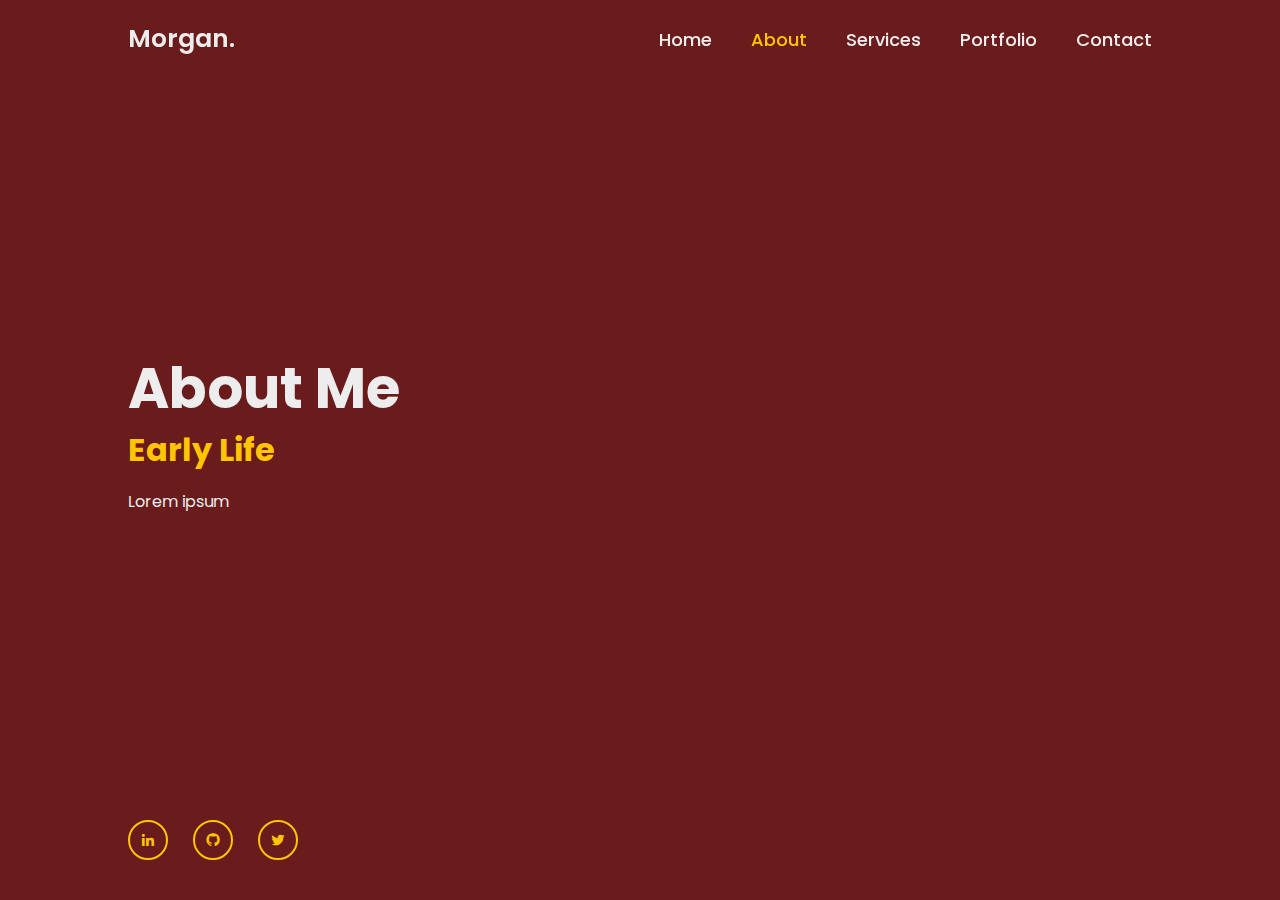
==== about.html @ 84f53d62 "updates to index and landing pages for nav menu" ====
<!DOCTYPE html>
<html lang="en">
<head>
    <meta charset="UTF-8">
    <meta name="viewport" content="width=device-width, initial-scale=1.0">
    <title>About Me</title>
    <link rel="stylesheet" href="style.css">
    <link href='https://unpkg.com/boxicons@2.1.4/css/boxicons.min.css' rel='stylesheet'>
    <link rel="preconnect" href="https://fonts.googleapis.com">
    <link rel="preconnect" href="https://fonts.gstatic.com" crossorigin>
    <link href="https://fonts.googleapis.com/css2?family=Poppins:wght@300&family=Roboto:wght@100;300&display=swap" rel="stylesheet">
</head>
<body>
    <header class="header">
        <a href="#" class="logo">Morgan.</a>

        <nav class="navbar">
            <a href="index.html">Home</a>
            <a href="about.html" class="active">About</a>
            <a href="#">Services</a>
            <a href="#">Portfolio</a>
            <a href="contact.html">Contact</a>
        </nav>
    </header>

    <section class="home">
        <div class="home-content">
            <h1>About Me</h1>
            <h3>Early Life</h3>
            <p>Lorem ipsum</p>
        </div>

        <div class="home-soc">
            <a href="https://www.linkedin.com/in/mruizdemaree"><i class='bx bxl-linkedin' ></i></a>
            <a href="https://github.com/mruizdem"><i class='bx bxl-github' ></i></i></a>
            <a href="https://twitter.com/MorganRuizDem"><i class='bx bxl-twitter' ></i></a>
        </div>
    </section>
</body>
</html>
---- style.css ----
* {
    margin: 0;
    padding: 0;
    box-sizing: border-box;
    font-family: 'Poppins', sans-serif;
}
body {
    background: #6a1b1b;
    color: #ededed;
}

/* HEADER OF THE PAGE */
.header {
    position: fixed;
    top: 0;
    left: 0;
    width: 100%;
    padding: 20px 10%;
    background: transparent; /* this will make the background of the header transparent */
    display: flex;
    justify-content: space-between;
    align-items: center;
    z-index: 100; /*find out what this means */
}
.logo {
    font-size: 25px;
    color: #ededed;
    text-decoration: none;
    font-weight: 600;
}
.navbar a {
    font-size: 18px;
    color: #ededed;
    text-decoration: none; /* used a little bit, just allows for the removal of decoration (hyper-link format or bullets) */
    font-weight: 500;
    margin-left: 35px;
    transition: 1s; /* HUGE DONT FORGET THAT THIS EXISTS */
}
.navbar a:hover, .navbar a.active {
    color: #ffc500;
}

/* INDEX - HOME / BODY OF THE PAGE */
.home {
    height: 100vh;
    display: flex;
    align-items: center;
    padding: 0 10%;
}
.home-content {
    max-width: 850px; /* min length required for home since my name is too long */
}
.home-content h1 {
    font-size: 56px;
    font-weight: 700;
}
.home-content h3 {
    font-size: 32px;
    font-weight: 700;
    color: #ffc500;
    line-height: 1.2;
}
.home-content p {
    font-size: 16px;
    margin: 20px 0 40px;
}

/* HOME BUTTONS STYLING & ANIMATION */
.home-content .btn-box {
    display: flex;
    justify-content: space-between;
    width: 345px;
    height: 50px;
}
.btn-box a {
    position: relative;
    display: inline-flex;
    justify-content: center;
    align-items: center;
    width: 150px;
    height: 100%;
    background: #ffc500;
    border: 2px solid #ffc500;
    border-radius: 8px;
    font-size: 19px;
    color: #6a1b1b;
    text-decoration: none;
    font-weight: 600;
    letter-spacing: 1px;
    z-index: 1;
    overflow: hidden;
    transition: .5s;
}
.btn-box a:hover {
    color: #ffc500;
}
.btn-box a:nth-child(2) {
    background: transparent;
    color: #ffc500;
}
.btn-box a:nth-child(2):hover {
    color: #6a1b1b;
}
.btn-box a:nth-child(2)::before {
    background: #ffc500;
}

.btn-box a::before {
    content: '';
    position: absolute;
    top: 0;
    left: 0;
    width: 0;
    height: 100%;
    background: #6a1b1b;
    z-index: -1;
    transition: .5s;
}
.btn-box a:hover::before {
    width: 100%;
}
.home-soc {
    position: absolute;
    bottom: 40px;
    width: 170px;
    display: flex;
    justify-content: space-between;
}
.home-soc a {
    display: inline-flex;
    justify-content: center;
    align-items: center;
    width: 40px;
    height: 40px;
    background: transparent;
    border: 2px solid #ffc500;
    border-radius: 20px;
    color: #ffc500;
    text-decoration: none;
}

/* CONTACT - Body content */
.contact {
    height: 100vh;
    display: flex;
    align-items: center;
    padding: 20px;
}
.contact-content {
    margin: 0 auto;
    /* background: yellowgreen; */
    width: 1000px;
}
.contact-content h1 {
    text-align: center;
    font-size: 56px;
    font-weight: 700;
    color: #ffc500;
    line-height: 1.2;
}
.contact-content h3 {
    text-align: center;
    margin-top: -50px;
    font-weight: 400;
}
.contact-content p {
    text-align: center;
    font-size: 16px;
    margin: 20px 0 40px;
}
.contact-soc {
    position: absolute;
    bottom: 29%;
    left: 47%;
    margin-top:-50px; /* this is half the height of your div*/  
    margin-left:-100px; /*this is half of width of your div*/
    width: 300px;
    display: flex;
    justify-content: space-between;
}
.contact-soc a {
    display: inline-flex;
    justify-content: center;
    align-items: center;
    width: 40px;
    height: 40px;
    background: transparent;
    border: 2px solid #ffc500;
    border-radius: 20px;
    color: #ffc500;
    text-decoration: none;
}
.contact-form {
    margin: 0 auto;
    width: 50%;
    padding: 20px; /* Added some padding around the form for spacing */
}
.contact-form label {
    display: inline-block;
    width: 20%; /* This percentage can be adjusted based on your design needs */
    text-align: left; /* Aligns the text to the right, making it closer to the input */
    margin-right: 10px; /* Adds some space between the label and the input */
}
.contact-form input {
    color: #ededed;
    background-color: #6a1b1b;
    border: 2px solid #ffc500;
}

.contact-form input, .contact-form textarea {
    width: 75%; /* Adjust based on your design needs */
    margin-bottom: 10px;
    text-align: left; /* This ensures the input text starts from the left */
}
/* This ensures the textarea and the submit button appear full width, adjust if necessary */
.contact-form textarea, .contact-form input[type="submit"] {
    width: 100%;
    display: block; /* This ensures they take up the full width of the form and start on a new line */
    text-align: center;
    color: #ededed;
    background-color: #6a1b1b;
    border: 2px solid #ffc500;
}
/* Centering the placeholder text inside the textarea */
.contact-form textarea::placeholder {
    padding: 5px;
    color: #ededed;
    text-align: center;
}
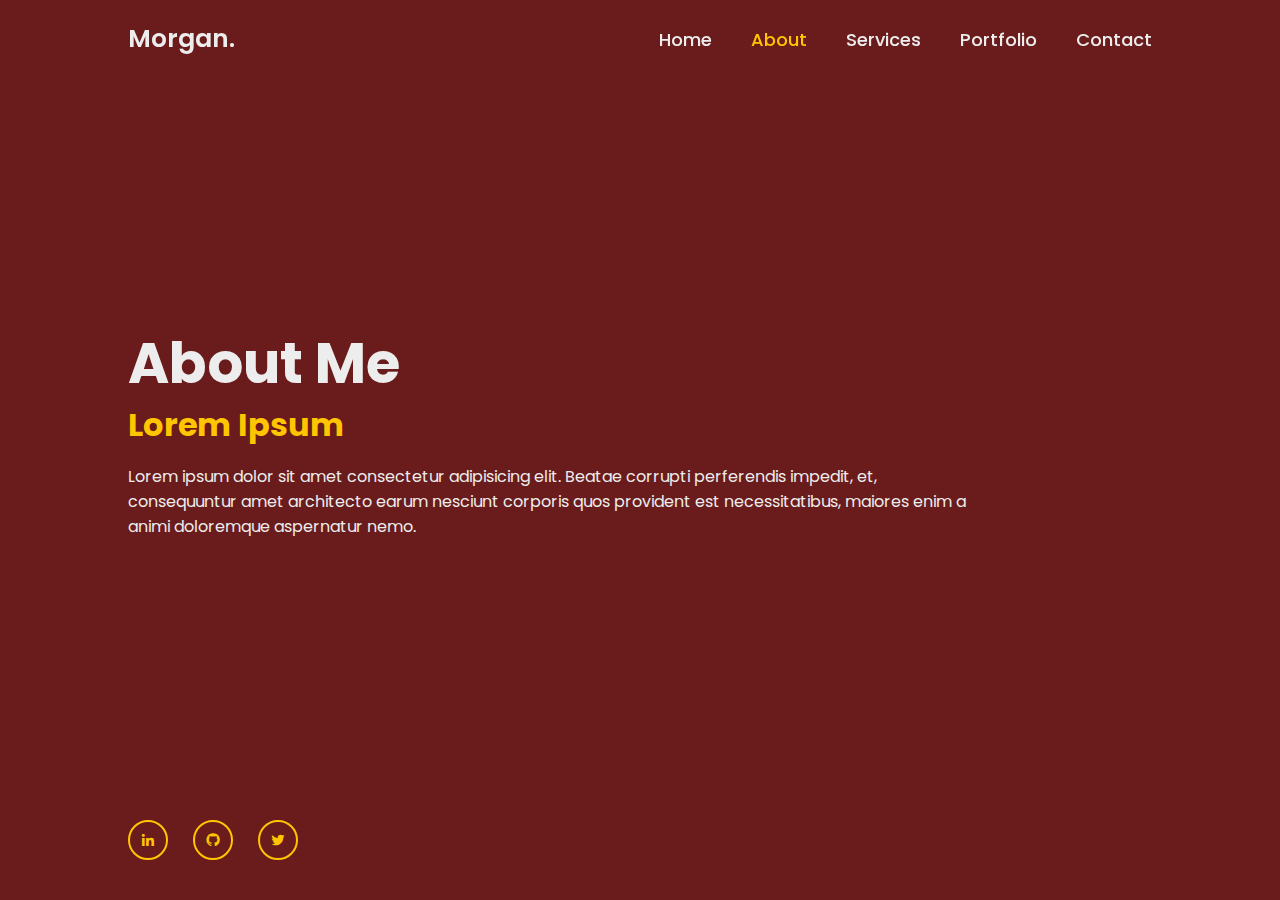
==== commit eb269b07: "Update about.html" ====
--- a/about.html
+++ b/about.html
@@ -26,8 +26,8 @@
     <section class="home">
         <div class="home-content">
             <h1>About Me</h1>
-            <h3>Early Life</h3>
-            <p>Lorem ipsum</p>
+            <h3>Lorem Ipsum</h3>
+            <p>Lorem ipsum dolor sit amet consectetur adipisicing elit. Beatae corrupti perferendis impedit, et, consequuntur amet architecto earum nesciunt corporis quos provident est necessitatibus, maiores enim a animi doloremque aspernatur nemo.</p>
         </div>
 
         <div class="home-soc">
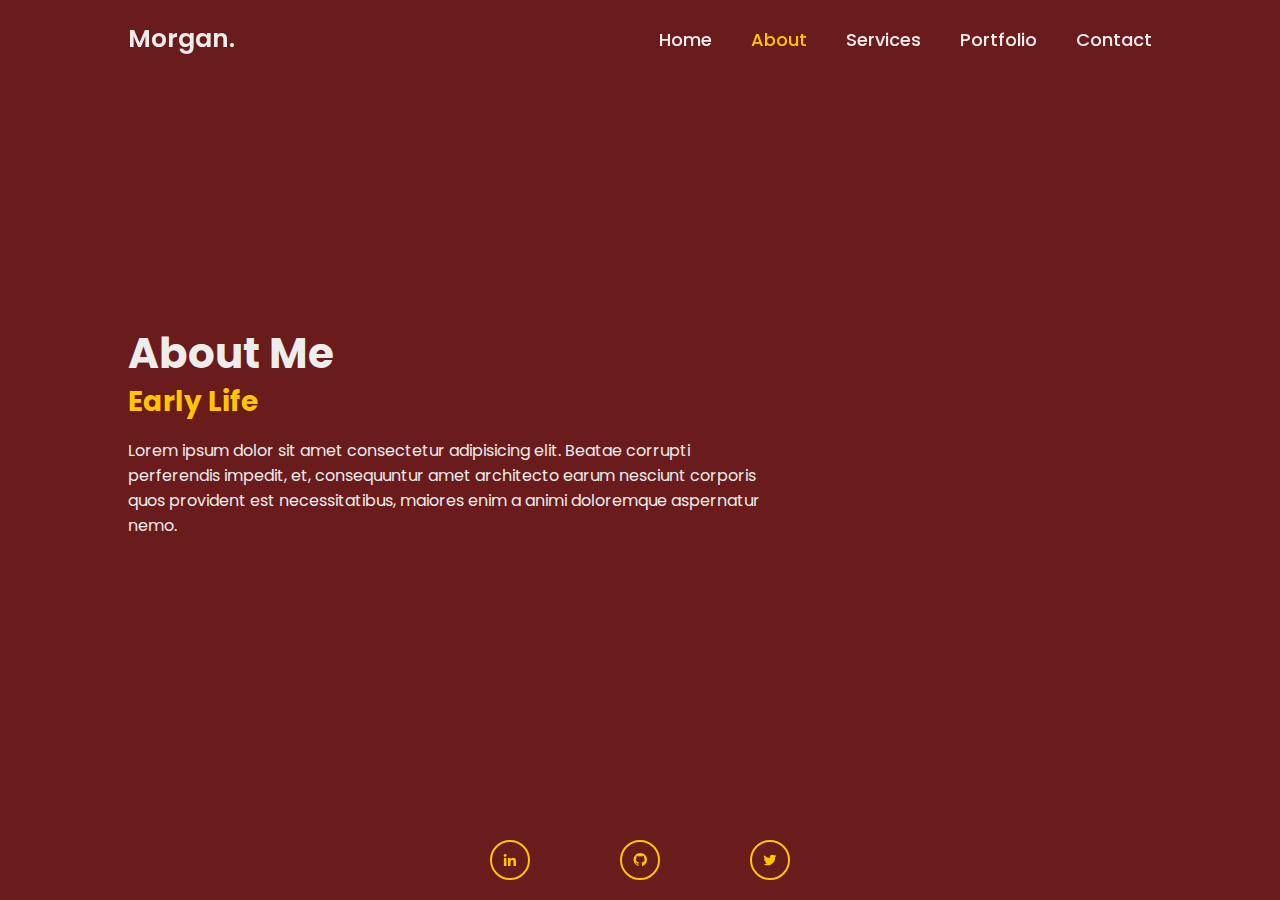
==== commit c68534cd: "updates to the footer of the page and sizing issue" ====
--- a/about.html
+++ b/about.html
@@ -26,15 +26,16 @@
     <section class="home">
         <div class="home-content">
             <h1>About Me</h1>
-            <h3>Lorem Ipsum</h3>
+            <h3>Early Life</h3>
             <p>Lorem ipsum dolor sit amet consectetur adipisicing elit. Beatae corrupti perferendis impedit, et, consequuntur amet architecto earum nesciunt corporis quos provident est necessitatibus, maiores enim a animi doloremque aspernatur nemo.</p>
         </div>
-
-        <div class="home-soc">
+    </section>
+    <footer class="footer">
+        <div class="footer-socials">
             <a href="https://www.linkedin.com/in/mruizdemaree"><i class='bx bxl-linkedin' ></i></a>
-            <a href="https://github.com/mruizdem"><i class='bx bxl-github' ></i></i></a>
+            <a href="https://github.com/mruizdem"><i class='bx bxl-github' ></i></a>
             <a href="https://twitter.com/MorganRuizDem"><i class='bx bxl-twitter' ></i></a>
         </div>
-    </section>
+    </footer>
 </body>
 </html>
--- a/style.css
+++ b/style.css
@@ -1,229 +1,222 @@
+/* GENERAL STYLIZING */
 * {
-    margin: 0;
-    padding: 0;
-    box-sizing: border-box;
-    font-family: 'Poppins', sans-serif;
-}
+	margin: 0;
+	padding: 0;
+	box-sizing: border-box;
+	font-family: "Poppins", sans-serif;
+}
+
 body {
-    background: #6a1b1b;
-    color: #ededed;
-}
-
-/* HEADER OF THE PAGE */
+	background: #6a1b1b;
+	color: #ededed;
+}
+h1 {
+	font-size: 42px;
+	font-weight: 700;
+}
+h3 {
+	font-size: 28px;
+	font-weight: 700;
+}
+p {
+	font-size: 16px;
+}
+
+/* HEADER */
 .header {
-    position: fixed;
+	position: fixed;
+	width: 100%;
+    left: 0;
     top: 0;
-    left: 0;
-    width: 100%;
-    padding: 20px 10%;
-    background: transparent; /* this will make the background of the header transparent */
-    display: flex;
-    justify-content: space-between;
-    align-items: center;
-    z-index: 100; /*find out what this means */
+	padding: 20px 10%;
+	background: transparent;
+	display: flex;
+	justify-content: space-between;
+	align-items: center;
+	z-index: 100;
 }
 .logo {
-    font-size: 25px;
-    color: #ededed;
-    text-decoration: none;
-    font-weight: 600;
-}
+	font-size: 25px;
+	color: #ededed;
+	text-decoration: none;
+	font-weight: 600;
+}
+
+/* NAV BAR */
 .navbar a {
-    font-size: 18px;
-    color: #ededed;
-    text-decoration: none; /* used a little bit, just allows for the removal of decoration (hyper-link format or bullets) */
-    font-weight: 500;
-    margin-left: 35px;
-    transition: 1s; /* HUGE DONT FORGET THAT THIS EXISTS */
-}
-.navbar a:hover, .navbar a.active {
-    color: #ffc500;
-}
-
-/* INDEX - HOME / BODY OF THE PAGE */
+	font-size: 18px;
+	color: #ededed;
+	text-decoration: none;
+	font-weight: 500;
+	margin-left: 35px;
+	transition: 1s;
+}
+.navbar a:hover,
+.navbar a.active {
+	color: #ffc500;
+}
+
+/* INDEX HOME PAGE - MAIN */
 .home {
-    height: 100vh;
-    display: flex;
-    align-items: center;
-    padding: 0 10%;
+	height: 100vh;
+	display: flex;
+	align-items: center;
+	padding: 0 10%;
 }
 .home-content {
-    max-width: 850px; /* min length required for home since my name is too long */
-}
-.home-content h1 {
-    font-size: 56px;
-    font-weight: 700;
+	max-width: 650px; /* min length required for home since my name is too long */
 }
 .home-content h3 {
-    font-size: 32px;
-    font-weight: 700;
-    color: #ffc500;
-    line-height: 1.2;
+	color: #ffc500;
+	line-height: 1.2;
 }
 .home-content p {
-    font-size: 16px;
-    margin: 20px 0 40px;
+	margin: 20px 0 40px;
 }
 
 /* HOME BUTTONS STYLING & ANIMATION */
 .home-content .btn-box {
-    display: flex;
-    justify-content: space-between;
-    width: 345px;
-    height: 50px;
+	display: flex;
+	justify-content: space-between;
+	width: 345px;
+	height: 50px;
 }
 .btn-box a {
-    position: relative;
-    display: inline-flex;
-    justify-content: center;
-    align-items: center;
-    width: 150px;
-    height: 100%;
-    background: #ffc500;
-    border: 2px solid #ffc500;
-    border-radius: 8px;
-    font-size: 19px;
-    color: #6a1b1b;
-    text-decoration: none;
-    font-weight: 600;
-    letter-spacing: 1px;
-    z-index: 1;
-    overflow: hidden;
-    transition: .5s;
+	position: relative;
+	display: inline-flex;
+	justify-content: center;
+	align-items: center;
+	width: 150px;
+	height: 100%;
+	background: #ffc500;
+	border: 2px solid #ffc500;
+	border-radius: 8px;
+	font-size: 19px;
+	color: #6a1b1b;
+	text-decoration: none;
+	font-weight: 600;
+	letter-spacing: 1px;
+	z-index: 1;
+	overflow: hidden;
+	transition: 0.5s;
 }
 .btn-box a:hover {
-    color: #ffc500;
+	color: #ffc500;
 }
 .btn-box a:nth-child(2) {
-    background: transparent;
-    color: #ffc500;
+	background: transparent;
+	color: #ffc500;
 }
 .btn-box a:nth-child(2):hover {
-    color: #6a1b1b;
+	color: #6a1b1b;
 }
 .btn-box a:nth-child(2)::before {
-    background: #ffc500;
-}
-
+	background: #ffc500;
+}
 .btn-box a::before {
-    content: '';
-    position: absolute;
-    top: 0;
-    left: 0;
-    width: 0;
-    height: 100%;
-    background: #6a1b1b;
-    z-index: -1;
-    transition: .5s;
+	content: "";
+	position: absolute;
+	top: 0;
+	left: 0;
+	width: 0;
+	height: 100%;
+	background: #6a1b1b;
+	z-index: -1;
+	transition: 0.5s;
 }
 .btn-box a:hover::before {
-    width: 100%;
-}
-.home-soc {
-    position: absolute;
-    bottom: 40px;
-    width: 170px;
-    display: flex;
-    justify-content: space-between;
-}
-.home-soc a {
-    display: inline-flex;
-    justify-content: center;
-    align-items: center;
-    width: 40px;
-    height: 40px;
-    background: transparent;
-    border: 2px solid #ffc500;
-    border-radius: 20px;
-    color: #ffc500;
-    text-decoration: none;
+	width: 100%;
 }
 
 /* CONTACT - Body content */
 .contact {
-    height: 100vh;
-    display: flex;
-    align-items: center;
-    padding: 20px;
+	display: flex;
+	margin-top: 150px;
 }
 .contact-content {
-    margin: 0 auto;
-    /* background: yellowgreen; */
-    width: 1000px;
+	margin: 20px auto;
+	width: 650px;
 }
 .contact-content h1 {
+	text-align: center;
+	font-size: 56px;
+	color: #ffc500;
+}
+.contact-content h3 {
+	text-align: center;
+	font-weight: 400;
+}
+.contact-content p {
+	text-align: center;
+	margin: 10px 0 0px;
+}
+.contact-form {
+	margin: 0 auto;
+	width: 100%;
+}
+.contact-form label {
+	display: inline-block;
+	width: 20%; /* This percentage can be adjusted based on your design needs */
+	text-align: left; /* Aligns the text to the right, making it closer to the input */
+	margin-right: 10px; /* Adds some space between the label and the input */
+}
+.contact-form input {
+	color: #ededed;
+	background-color: #6a1b1b;
+	border: 2px solid #ffc500;
+}
+
+.contact-form input, .contact-form textarea {
+	width: 75%;
+	margin-bottom: 10px;
+	text-align: left; /* This ensures the input text starts from the left */
+    padding-left: 5px;
+}
+/* This ensures the textarea and the submit button appear full width */
+.contact-form textarea, .contact-form input[type="submit"] {
+	width: 100%;
+	display: block; /* This ensures they take up the full width of the form and start on a new line */
+	color: #ededed;
+	background-color: #6a1b1b;
+	border: 2px solid #ffc500;
+}
+.contact-form textarea::placeholder {
+	padding: 5px;
+	color: #ededed;
+	text-align: center;
+}
+#submit {
     text-align: center;
-    font-size: 56px;
-    font-weight: 700;
-    color: #ffc500;
-    line-height: 1.2;
-}
-.contact-content h3 {
-    text-align: center;
-    margin-top: -50px;
-    font-weight: 400;
-}
-.contact-content p {
-    text-align: center;
-    font-size: 16px;
-    margin: 20px 0 40px;
-}
-.contact-soc {
-    position: absolute;
-    bottom: 29%;
-    left: 47%;
-    margin-top:-50px; /* this is half the height of your div*/  
-    margin-left:-100px; /*this is half of width of your div*/
-    width: 300px;
-    display: flex;
-    justify-content: space-between;
-}
-.contact-soc a {
-    display: inline-flex;
-    justify-content: center;
-    align-items: center;
-    width: 40px;
-    height: 40px;
-    background: transparent;
-    border: 2px solid #ffc500;
-    border-radius: 20px;
-    color: #ffc500;
-    text-decoration: none;
-}
-.contact-form {
-    margin: 0 auto;
-    width: 50%;
-    padding: 20px; /* Added some padding around the form for spacing */
-}
-.contact-form label {
-    display: inline-block;
-    width: 20%; /* This percentage can be adjusted based on your design needs */
-    text-align: left; /* Aligns the text to the right, making it closer to the input */
-    margin-right: 10px; /* Adds some space between the label and the input */
-}
-.contact-form input {
-    color: #ededed;
-    background-color: #6a1b1b;
-    border: 2px solid #ffc500;
-}
-
-.contact-form input, .contact-form textarea {
-    width: 75%; /* Adjust based on your design needs */
-    margin-bottom: 10px;
-    text-align: left; /* This ensures the input text starts from the left */
-}
-/* This ensures the textarea and the submit button appear full width, adjust if necessary */
-.contact-form textarea, .contact-form input[type="submit"] {
-    width: 100%;
-    display: block; /* This ensures they take up the full width of the form and start on a new line */
-    text-align: center;
-    color: #ededed;
-    background-color: #6a1b1b;
-    border: 2px solid #ffc500;
-}
-/* Centering the placeholder text inside the textarea */
-.contact-form textarea::placeholder {
-    padding: 5px;
-    color: #ededed;
-    text-align: center;
-}
+}
+
+/* FOOTER */
+.footer {
+	background: transparent;
+	padding: 20px 0;
+	text-align: center;
+	position: fixed;
+	bottom: 0;
+	left: 0;
+	width: 100%;
+	z-index: 1000;
+}
+
+/* FOOTER SOCIALS */
+.footer-socials {
+	width: 300px;
+	margin: 0 auto;
+	display: flex;
+	justify-content: space-between;
+}
+.footer-socials a {
+	display: inline-flex;
+	justify-content: center;
+	align-items: center;
+	width: 40px;
+	height: 40px;
+	background: transparent;
+	border: 2px solid #ffc500;
+	border-radius: 20px;
+	color: #ffc500;
+	text-decoration: none;
+}
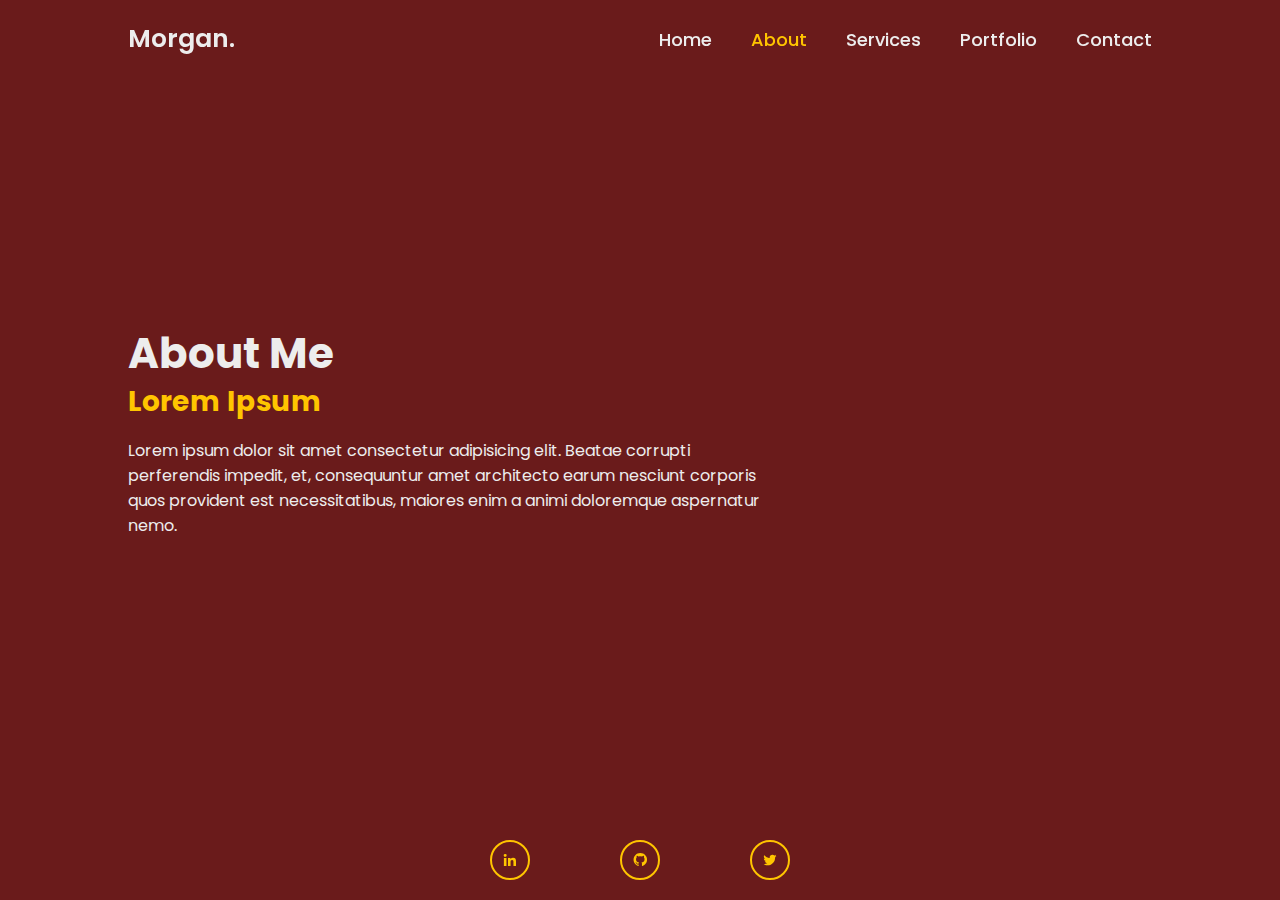
==== commit 560b53c7: "Merge branch 'main' of https://github.com/mruizdem/mruizdem.github.io" ====
--- a/about.html
+++ b/about.html
@@ -26,7 +26,7 @@
     <section class="home">
         <div class="home-content">
             <h1>About Me</h1>
-            <h3>Early Life</h3>
+            <h3>Lorem Ipsum</h3>
             <p>Lorem ipsum dolor sit amet consectetur adipisicing elit. Beatae corrupti perferendis impedit, et, consequuntur amet architecto earum nesciunt corporis quos provident est necessitatibus, maiores enim a animi doloremque aspernatur nemo.</p>
         </div>
     </section>
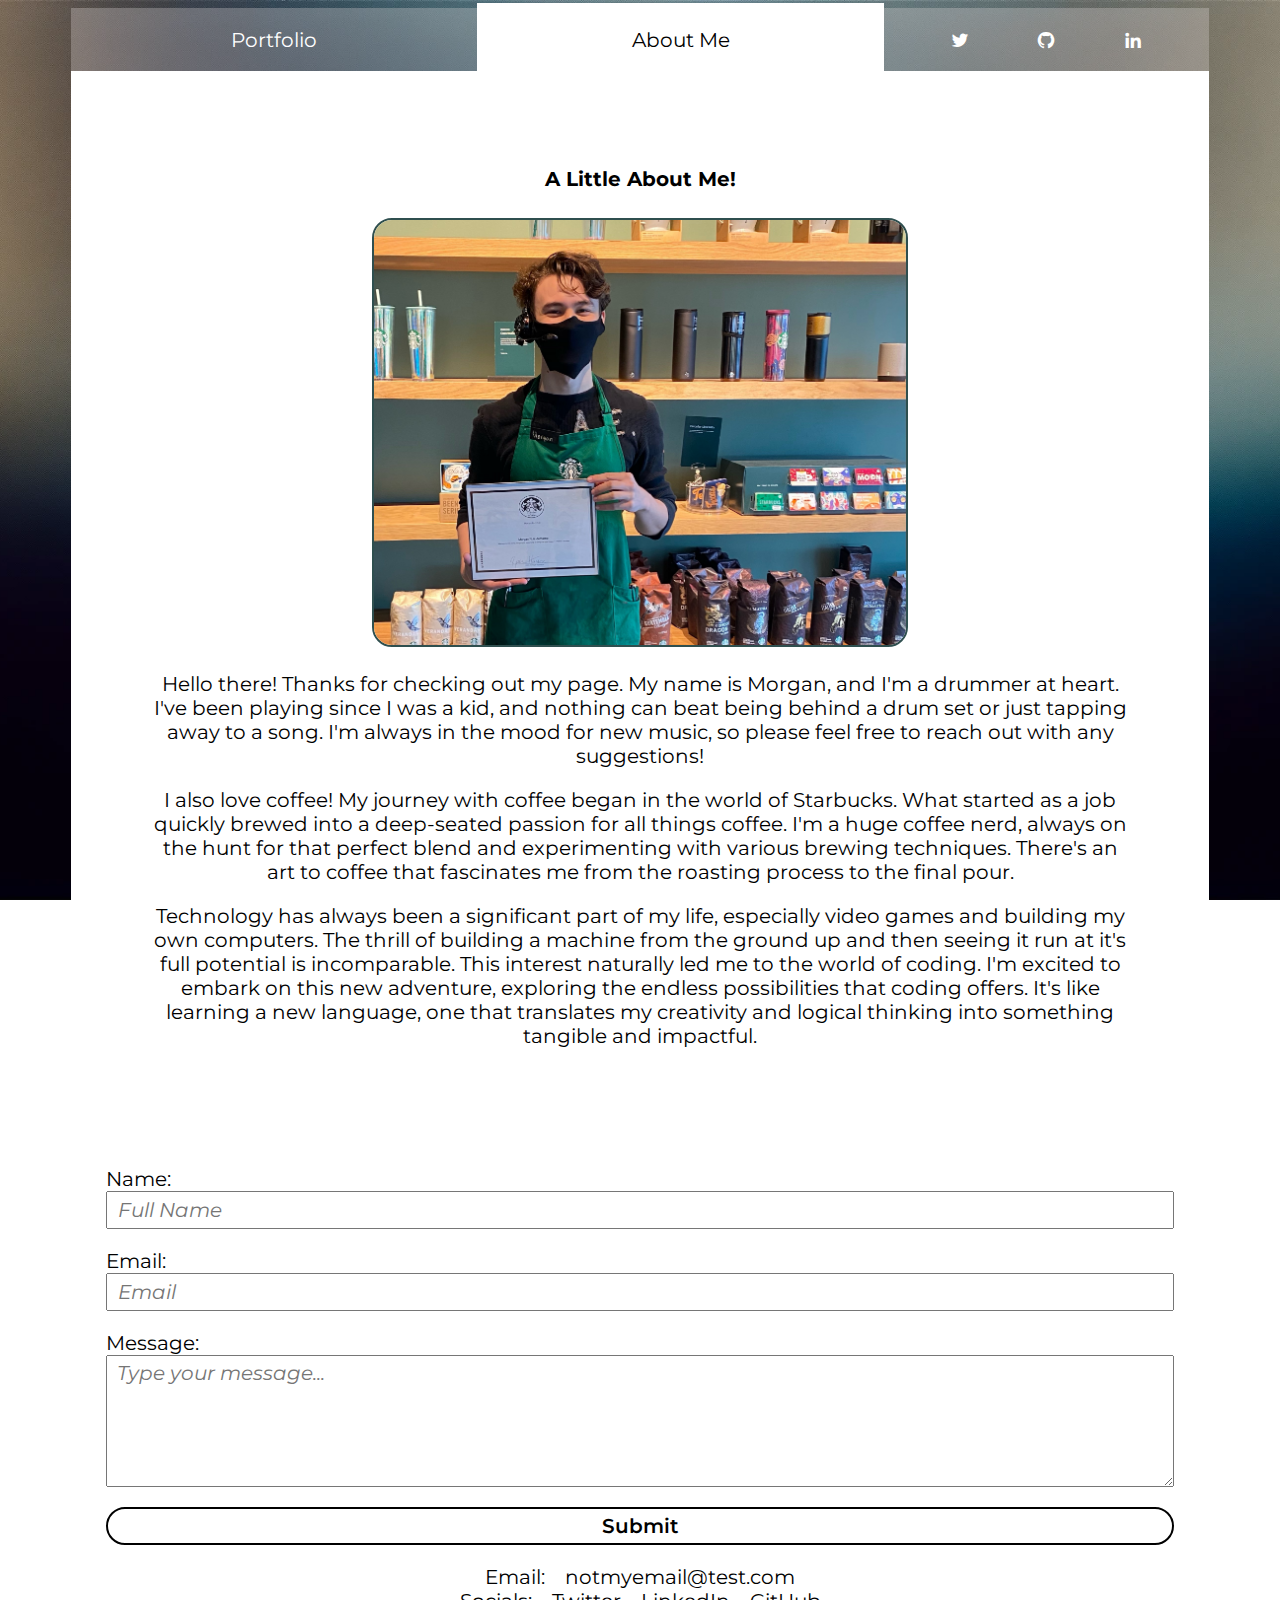
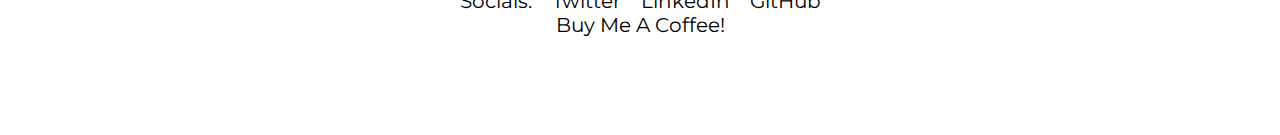
==== commit 15151050: "complete redesign" ====
--- a/about.html
+++ b/about.html
@@ -3,39 +3,69 @@
 <head>
     <meta charset="UTF-8">
     <meta name="viewport" content="width=device-width, initial-scale=1.0">
-    <title>About Me</title>
+    <title>Portfolio Home</title>
+    <link href="https://cdn.jsdelivr.net/npm/bootstrap@5.3.2/dist/css/bootstrap.min.css" rel="stylesheet" integrity="sha384-T3c6CoIi6uLrA9TneNEoa7RxnatzjcDSCmG1MXxSR1GAsXEV/Dwwykc2MPK8M2HN" crossorigin="anonymous">
+    <script src="https://cdn.jsdelivr.net/npm/bootstrap@5.3.2/dist/js/bootstrap.bundle.min.js" integrity="sha384-C6RzsynM9kWDrMNeT87bh95OGNyZPhcTNXj1NW7RuBCsyN/o0jlpcV8Qyq46cDfL" crossorigin="anonymous"></script>
     <link rel="stylesheet" href="style.css">
     <link href='https://unpkg.com/boxicons@2.1.4/css/boxicons.min.css' rel='stylesheet'>
     <link rel="preconnect" href="https://fonts.googleapis.com">
-    <link rel="preconnect" href="https://fonts.gstatic.com" crossorigin>
-    <link href="https://fonts.googleapis.com/css2?family=Poppins:wght@300&family=Roboto:wght@100;300&display=swap" rel="stylesheet">
+<link rel="preconnect" href="https://fonts.gstatic.com" crossorigin>
+<link href="https://fonts.googleapis.com/css2?family=Montserrat:ital,wght@0,100;0,200;0,300;0,400;0,500;0,600;0,800;0,900;1,100&display=swap" rel="stylesheet">
 </head>
 <body>
-    <header class="header">
-        <a href="#" class="logo">Morgan.</a>
-
-        <nav class="navbar">
-            <a href="index.html">Home</a>
-            <a href="about.html" class="active">About</a>
-            <a href="#">Services</a>
-            <a href="#">Portfolio</a>
-            <a href="contact.html">Contact</a>
+    <!-- MAIN HEADER -->
+    <header id="mainHeader" class="">
+        <!-- PAGE LINKS -->
+        <nav id="nav-bar" class="container">
+            <a href="index.html">Portfolio</a>
+            <a href="#mainHeader" class=" activeBtn">About Me</a>
         </nav>
+        <!-- SOCIAL LINKS -->
+        <div id="socials" class="container">
+            <a href="https://twitter.com/MorganRuizDem"><i class='bx bxl-twitter'></i></a>
+            <a href="https://github.com/mruizdem"><i class='bx bxl-github' ></i></a>
+            <a href="https://www.linkedin.com/in/mruizdemaree/"><i class='bx bxl-linkedin' ></i></a>
+        </div>
     </header>
 
-    <section class="home">
-        <div class="home-content">
-            <h1>About Me</h1>
-            <h3>Lorem Ipsum</h3>
-            <p>Lorem ipsum dolor sit amet consectetur adipisicing elit. Beatae corrupti perferendis impedit, et, consequuntur amet architecto earum nesciunt corporis quos provident est necessitatibus, maiores enim a animi doloremque aspernatur nemo.</p>
+    <!-- MAIN PAGE -->
+    <main id="main" class="main">
+        <!-- PAGE INFO HEADER -->
+        <section id="mainInfo" class="container">
+            <h2>A Little About Me!</h2>
+            <img src="assets/images/MorganStarbucks.jpg" alt="#">
+            <p>Hello there! Thanks for checking out my page. My name is Morgan, and I'm a drummer at heart. I've been playing since I was a kid, and nothing can beat being behind a drum set or just tapping away to a song. I'm always in the mood for new music, so please feel free to reach out with any suggestions!</p>
+            <p>I also love coffee! My journey with coffee began in the world of Starbucks. What started as a job quickly brewed into a deep-seated passion for all things coffee. I'm a huge coffee nerd, always on the hunt for that perfect blend and experimenting with various brewing techniques. There's an art to coffee that fascinates me from the roasting process to the final pour.</p>
+            <p>Technology has always been a significant part of my life, especially video games and building my own computers. The thrill of building a machine from the ground up and then seeing it run at it's full potential is incomparable. This interest naturally led me to the world of coding. I'm excited to embark on this new adventure, exploring the endless possibilities that coding offers. It's like learning a new language, one that translates my creativity and logical thinking into something tangible and impactful.</p>
+        </section>
+
+        <!-- BOTTOM SECTION: FORM -->
+        <div class="row">
+            <div id="bottomSection" class="container col-6 border border-1 border-start-0 border-bottom-0 border-end-1">
+                <form action="#" class="form">
+                    <label for="name">Name: </label>
+                    <input id="name" type="text" placeholder="Full Name">
+                    <label for="email">Email: </label>
+                    <input id="email" type="email" placeholder="Email">
+                    <label for="message">Message: </label>
+                    <textarea name="message" id="message" cols="30" rows="5" placeholder="Type your message..."></textarea>
+                    <button class="submit projectBtn" type="submit">Submit</button>
+                </form>
+            </div>
+            <div id="personalInfo" class="container col-6 border border-1 border-end-0">
+                <span>Email: <a href="#">notmyemail@test.com</a></span>
+                <span>Socials: 
+                    <a href="https://twitter.com/MorganRuizDem">Twitter</a>
+                    <a href="https://www.linkedin.com/in/mruizdemaree/">LinkedIn</a>
+                    <a href="https://github.com/mruizdem">GitHub</a>
+                </span>
+                <span><a href="https://ko-fi.com/mruizdem">Buy Me A Coffee!</a></span>
+            </div>
         </div>
-    </section>
+    </main>
     <footer class="footer">
-        <div class="footer-socials">
-            <a href="https://www.linkedin.com/in/mruizdemaree"><i class='bx bxl-linkedin' ></i></a>
-            <a href="https://github.com/mruizdem"><i class='bx bxl-github' ></i></a>
-            <a href="https://twitter.com/MorganRuizDem"><i class='bx bxl-twitter' ></i></a>
-        </div>
+        <span>Design by | <em>Morgan Ruiz-Demaree</em></span>
     </footer>
+    <script src="assets/js/script.js"></script>
 </body>
-</html>
+</html>--- a/style.css
+++ b/style.css
@@ -1,222 +1,348 @@
-/* GENERAL STYLIZING */
+/* TYPOGRAPHY */
 * {
-	margin: 0;
-	padding: 0;
-	box-sizing: border-box;
-	font-family: "Poppins", sans-serif;
+    font-size: 20px;
+    font-family: 'Montserrat', sans-serif;
+}
+
+h1 {
+    font-size: 3rem;
+    font-weight: 900;
+    margin-bottom: 20px;
+}
+
+/* RESETS */
+
+:root {
+    --primary: white;
+    --primaryOpacity: rgba(255, 255, 255, 0.3); 
+    --secondary: black;
+    --secondaryOpacity: rgba(0, 0, 0, 0.5);
+    --tertiary: gray;
+
+    /* Colors for pokemon typing */
+    --normal:       #aaaa99;
+    --fire:         #FF4422;
+    --water:        #3399FF;
+    --electric:     #FFCC33;
+    --grass:        #77CC55;
+    --ice:          #66CCFF;
+    --fighting:     #BB5544;
+    --poison:       #AA5599;
+    --ground:       #DDBB55;
+    --flying:       #8899FF;
+    --psychic:      #FF5599;
+    --bug:          #AABB22;
+    --rock:         #BBAA66;
+    --ghost:        #6666BB;
+    --dragon:       #7766EE;
+    --dark:         #775544;
+    --steel:        #AAAABB;
+    --fairy:        #EE99EE;
 }
 
 body {
-	background: #6a1b1b;
-	color: #ededed;
-}
-h1 {
-	font-size: 42px;
-	font-weight: 700;
-}
-h3 {
-	font-size: 28px;
-	font-weight: 700;
-}
-p {
-	font-size: 16px;
-}
-
-/* HEADER */
-.header {
-	position: fixed;
-	width: 100%;
-    left: 0;
-    top: 0;
-	padding: 20px 10%;
-	background: transparent;
-	display: flex;
-	justify-content: space-between;
-	align-items: center;
-	z-index: 100;
-}
-.logo {
-	font-size: 25px;
-	color: #ededed;
-	text-decoration: none;
-	font-weight: 600;
-}
-
-/* NAV BAR */
-.navbar a {
-	font-size: 18px;
-	color: #ededed;
-	text-decoration: none;
-	font-weight: 500;
-	margin-left: 35px;
-	transition: 1s;
-}
-.navbar a:hover,
-.navbar a.active {
-	color: #ffc500;
-}
-
-/* INDEX HOME PAGE - MAIN */
-.home {
-	height: 100vh;
-	display: flex;
-	align-items: center;
-	padding: 0 10%;
-}
-.home-content {
-	max-width: 650px; /* min length required for home since my name is too long */
-}
-.home-content h3 {
-	color: #ffc500;
-	line-height: 1.2;
-}
-.home-content p {
-	margin: 20px 0 40px;
-}
-
-/* HOME BUTTONS STYLING & ANIMATION */
-.home-content .btn-box {
-	display: flex;
-	justify-content: space-between;
-	width: 345px;
-	height: 50px;
-}
-.btn-box a {
-	position: relative;
-	display: inline-flex;
-	justify-content: center;
-	align-items: center;
-	width: 150px;
-	height: 100%;
-	background: #ffc500;
-	border: 2px solid #ffc500;
-	border-radius: 8px;
-	font-size: 19px;
-	color: #6a1b1b;
-	text-decoration: none;
-	font-weight: 600;
-	letter-spacing: 1px;
-	z-index: 1;
-	overflow: hidden;
-	transition: 0.5s;
-}
-.btn-box a:hover {
-	color: #ffc500;
-}
-.btn-box a:nth-child(2) {
-	background: transparent;
-	color: #ffc500;
-}
-.btn-box a:nth-child(2):hover {
-	color: #6a1b1b;
-}
-.btn-box a:nth-child(2)::before {
-	background: #ffc500;
-}
-.btn-box a::before {
-	content: "";
-	position: absolute;
-	top: 0;
-	left: 0;
-	width: 0;
-	height: 100%;
-	background: #6a1b1b;
-	z-index: -1;
-	transition: 0.5s;
-}
-.btn-box a:hover::before {
-	width: 100%;
-}
-
-/* CONTACT - Body content */
-.contact {
-	display: flex;
-	margin-top: 150px;
-}
-.contact-content {
-	margin: 20px auto;
-	width: 650px;
-}
-.contact-content h1 {
-	text-align: center;
-	font-size: 56px;
-	color: #ffc500;
-}
-.contact-content h3 {
-	text-align: center;
-	font-weight: 400;
-}
-.contact-content p {
-	text-align: center;
-	margin: 10px 0 0px;
-}
-.contact-form {
-	margin: 0 auto;
-	width: 100%;
-}
-.contact-form label {
-	display: inline-block;
-	width: 20%; /* This percentage can be adjusted based on your design needs */
-	text-align: left; /* Aligns the text to the right, making it closer to the input */
-	margin-right: 10px; /* Adds some space between the label and the input */
-}
-.contact-form input {
-	color: #ededed;
-	background-color: #6a1b1b;
-	border: 2px solid #ffc500;
-}
-
-.contact-form input, .contact-form textarea {
-	width: 75%;
-	margin-bottom: 10px;
-	text-align: left; /* This ensures the input text starts from the left */
-    padding-left: 5px;
-}
-/* This ensures the textarea and the submit button appear full width */
-.contact-form textarea, .contact-form input[type="submit"] {
-	width: 100%;
-	display: block; /* This ensures they take up the full width of the form and start on a new line */
-	color: #ededed;
-	background-color: #6a1b1b;
-	border: 2px solid #ffc500;
-}
-.contact-form textarea::placeholder {
-	padding: 5px;
-	color: #ededed;
-	text-align: center;
-}
-#submit {
-    text-align: center;
-}
-
-/* FOOTER */
+    background-image: url('assets/images/TestImage.png');
+    background-attachment: fixed;
+    background-size: cover;
+    background-position: center;
+    background-repeat: no-repeat;
+}
+
+#mainHeader, #main {
+    width: 90%;
+    margin: 0 auto;
+}
+
+.row {
+    padding: 0 15px;
+}
+
+#homeSection, #homeInfo, #mainHeader, #nav-bar, #socials, #nav-bar a, #socials a, #personalInfo span, #pokeHeader {
+    display: flex;
+    justify-content: center;
+    align-items: center;
+}
+
+/* -------------------- HOME STYLES -------------------- */
+#homeSection {
+    background: transparent;
+    height: 93vh;
+    line-height: 1.5;
+}
+
+#homeInfo {
+    flex-direction: column;
+    width: 70%;
+    text-align: center;
+    color: var(--primary);
+}
+
+#homeInfo a, #pokeHeader a {
+    color: var(--primary);
+    text-decoration: none;
+}
+
+/* -------------------- MAIN HEADER STYLES -------------------- */
+#mainHeader {
+    height: 7vh;
+    background: rgba(224, 219, 219, 0.3) no-repeat center center;
+}
+
+#nav-bar {
+    flex: 2;
+    height: 100%;
+    background-color: transparent;
+    padding: 0;
+}
+
+#nav-bar a {
+    color: var(--primary);
+    height: 100%;
+    background: transparent;
+    flex: 1;
+    text-decoration: none;
+    padding: 5px;
+}
+
+#nav-bar a.activeBtn {
+    background-color: var(--primary);
+    color: var(--secondary);
+}
+
+#nav-bar a:hover {
+    background-color: var(--primaryOpacity);
+}
+
+#socials {
+    flex: .8;
+    justify-content: space-evenly;
+}
+
+#socials a {
+    text-decoration: none;
+    text-align: center;
+    color: var(--primary);
+}
+
+#socials a:hover {
+    color: var(--primaryOpacity);
+    border-color: var(--primaryOpacity);
+}
+
+/* -------------------- MAIN STYLES -------------------- */
+#main {
+    background-color: var(--primary);
+}
+
+#mainInfo {
+    padding: 7%;
+    text-align: center;
+}
+
+#mainInfo p {
+    margin-top: 20px;
+}
+
+#mainInfo img {
+    max-width: 80%;
+    max-height: 425px;
+    border-radius: 20px;
+    border: 2px solid darkslategray;
+    margin-top: 10px;
+}
+
+/* -------------------- PROJECT STYLES -------------------- */
+.project {
+    display: flex;
+    flex-direction: column;
+    align-items: center;
+    padding: 30px 20px;
+    text-align: center;
+    gap: 20px;
+}
+
+.project a img {
+    width: 100%;
+    border-radius: 20px;
+}
+
+.project a:hover {
+    scale: 1.1;
+    box-shadow: 3px 3px var(--secondaryOpacity);
+    border-radius: 20px;
+}
+
+.projectBtn {
+    border: 2px solid black;
+    font-weight: 600;
+    padding: 5px 20px;
+    border-radius: 20px;
+    background-color: transparent;
+}
+
+/* -------------------- BOTTOM SECTION STYLES -------------------- */
+/* FORM STYLES */
+.form {
+    padding: 20px;
+    display: flex;
+    flex-direction: column;
+}
+
+.form textarea, .form input {
+    padding: 5px 10px;
+    margin-bottom: 20px;
+}
+
+.form textarea::placeholder, .form input::placeholder {
+    font-style: italic;
+}
+
+/* PERSONAL STYLES */
+#personalInfo {
+    display: flex;
+    justify-content: space-evenly;
+    flex-direction: column;
+    text-align: center;
+}
+
+#personalInfo span {
+    gap: 20px;
+}
+
+#personalInfo a {
+    text-decoration: none;
+    color: black;
+    display: block;
+}
+
+#personalInfo a:hover {
+    color: var(--secondaryOpacity);
+}
+
+/* -------------------- FOOTER STYLES -------------------- */
 .footer {
-	background: transparent;
-	padding: 20px 0;
-	text-align: center;
-	position: fixed;
-	bottom: 0;
-	left: 0;
-	width: 100%;
-	z-index: 1000;
-}
-
-/* FOOTER SOCIALS */
-.footer-socials {
-	width: 300px;
-	margin: 0 auto;
-	display: flex;
-	justify-content: space-between;
-}
-.footer-socials a {
-	display: inline-flex;
-	justify-content: center;
-	align-items: center;
-	width: 40px;
-	height: 40px;
-	background: transparent;
-	border: 2px solid #ffc500;
-	border-radius: 20px;
-	color: #ffc500;
-	text-decoration: none;
-}
+    height: 10vh;
+    display: flex;
+    justify-content: center;
+    align-items: center;
+    color: var(--primary);
+}
+
+/* -------------------- POKEMON STYLES -------------------- */
+#pokeHeader {
+    height: 7vh;
+    padding-top: 40px;
+    width: 90%;
+    margin: 0 auto;
+}
+
+.generationSelection {
+    height: 70vh;
+    display: flex;
+    flex-direction: column;
+    justify-content: center;
+    align-items: center;
+    gap: 40px;
+}
+
+.pokeBtn, .returnBtn {
+    padding: 5px 50px; 
+    border: 2px solid var(--primary);
+    border-radius: 20px;
+    background-color: var(--primaryOpacity);
+    color: var(--primary);
+}
+
+.pokeBtn:hover, .returnBtn:hover, .poke:hover {
+    scale: 1.1;
+    box-shadow: 2px 4px var(--secondaryOpacity);
+}
+
+#mainContainer {
+    padding: 40px;
+}
+
+.poke {
+    color: var(--primary);
+    background-color: var(--primaryOpacity);
+    box-shadow: 2px 4px var(--secondaryOpacity);
+}
+
+.pokeType {
+    padding: 2px 10px;
+    border-radius: 20px;
+}
+
+.multiType {
+    display: flex;
+    justify-content: center;
+    gap: 10px;
+    flex-wrap: wrap;
+}
+
+/* COLORS */
+.normal-color {
+    background-color: var(--normal);
+}
+.fire-color {
+    background-color: var(--fire);
+}
+.water-color {
+    background-color: var(--water);
+}
+.electric-color {
+    background-color: var(--electric);
+}
+.grass-color {
+    background-color: var(--grass);
+}
+.ice-color {
+    background-color: var(--ice);
+}
+.fighting-color {
+    background-color: var(--fighting);
+}
+.poison-color {
+    background-color: var(--poison);
+}
+.ground-color {
+    background-color: var(--ground);
+}
+.flying-color {
+    background-color: var(--flying);
+}
+.psychic-color {
+    background-color: var(--psychic);
+}
+.bug-color {
+    background-color: var(--bug);
+}
+.rock-color {
+    background-color: var(--rock);
+}
+.ghost-color {
+    background-color: var(--ghost);
+}
+.dragon-color {
+    background-color: var(--dragon);
+}
+.dark-color {
+    background-color: var(--dark);
+}
+.steel-color {
+    background-color: var(--steel);
+}
+.fairy-color {
+    background-color: var(--fairy);
+}
+
+/* -------------------- MOBILE STYLES -------------------- */
+@media only screen and (max-width: 786px) {
+    * {
+        font-size: 16px;
+    }
+
+    #personalInfo span {
+        flex-wrap: wrap;
+    }
+}
